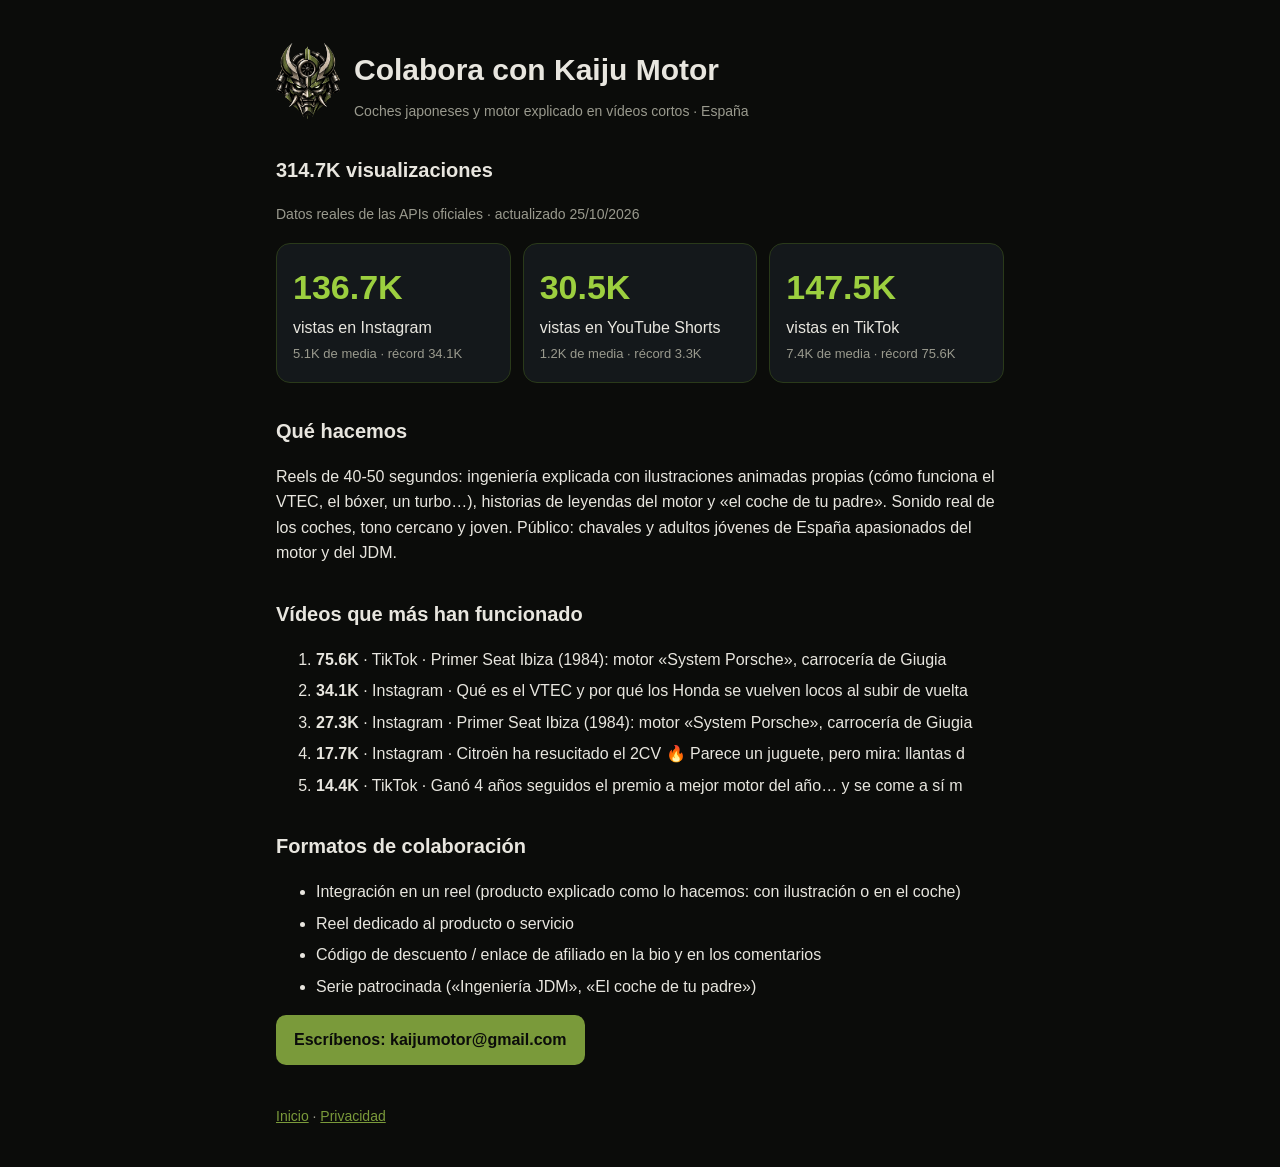
==== colabora.html @ 16859289 "Dossier para marcas actualizado" ====
<!doctype html><html lang="es"><head><meta charset="utf-8"><meta name="viewport" content="width=device-width,initial-scale=1">
<title>Colabora con Kaiju Motor</title><link rel="stylesheet" href="estilo.css"><link rel="icon" href="logo.png">
<style>.g{display:grid;grid-template-columns:repeat(auto-fit,minmax(200px,1fr));gap:12px;margin:18px 0}
.c{background:#14181b;border:1px solid #2a3a1a;border-radius:14px;padding:16px}.c b{display:block;font-size:34px;color:#9ccf3f}
.c span{display:block}.c i{color:#9a9a8e;font-size:13px;font-style:normal}li{margin:6px 0}
.btn{display:inline-block;background:#7a9a3a;color:#0b0c0a;font-weight:800;padding:12px 18px;border-radius:10px;text-decoration:none}</style>
</head><body><main>
<div class="top"><img src="logo.png" alt="Kaiju Motor"><div><h1>Colabora con Kaiju Motor</h1>
<div class="mut">Coches japoneses y motor explicado en vídeos cortos · España</div></div></div>
<h2>314.7K visualizaciones</h2><p class="mut">Datos reales de las APIs oficiales · actualizado 25/10/2026</p>
<div class="g"><div class="c"><b>136.7K</b><span>vistas en Instagram</span><i>5.1K de media · récord 34.1K</i></div><div class="c"><b>30.5K</b><span>vistas en YouTube Shorts</span><i>1.2K de media · récord 3.3K</i></div><div class="c"><b>147.5K</b><span>vistas en TikTok</span><i>7.4K de media · récord 75.6K</i></div></div>
<h2>Qué hacemos</h2>
<p>Reels de 40-50 segundos: ingeniería explicada con ilustraciones animadas propias (cómo funciona el VTEC, el bóxer, un turbo…),
historias de leyendas del motor y «el coche de tu padre». Sonido real de los coches, tono cercano y joven.
Público: chavales y adultos jóvenes de España apasionados del motor y del JDM.</p>
<h2>Vídeos que más han funcionado</h2><ol><li><b>75.6K</b> · TikTok · Primer Seat Ibiza (1984): motor «System Porsche», carrocería de Giugia</li><li><b>34.1K</b> · Instagram · Qué es el VTEC y por qué los Honda se vuelven locos al subir de vuelta</li><li><b>27.3K</b> · Instagram · Primer Seat Ibiza (1984): motor «System Porsche», carrocería de Giugia</li><li><b>17.7K</b> · Instagram · Citroën ha resucitado el 2CV 🔥 Parece un juguete, pero mira: llantas d</li><li><b>14.4K</b> · TikTok · Ganó 4 años seguidos el premio a mejor motor del año… y se come a sí m</li></ol>
<h2>Formatos de colaboración</h2>
<ul><li>Integración en un reel (producto explicado como lo hacemos: con ilustración o en el coche)</li>
<li>Reel dedicado al producto o servicio</li><li>Código de descuento / enlace de afiliado en la bio y en los comentarios</li>
<li>Serie patrocinada («Ingeniería JDM», «El coche de tu padre»)</li></ul>
<p><a class="btn" href="mailto:kaijumotor@gmail.com?subject=Colaboración%20Kaiju%20Motor">Escríbenos: kaijumotor@gmail.com</a></p>
<footer><a href="index.html">Inicio</a> · <a href="privacidad.html">Privacidad</a></footer>
</main></body></html>
---- estilo.css ----
:root{--bg:#0b0c0a;--fg:#e8e6df;--mut:#9a9a8e;--acc:#7a9a3a}
*{box-sizing:border-box}body{margin:0;background:var(--bg);color:var(--fg);font:16px/1.6 -apple-system,Segoe UI,Roboto,sans-serif}
main{max-width:760px;margin:0 auto;padding:40px 16px}a{color:var(--acc)}h1{font-size:30px;margin:.2em 0}h2{font-size:20px;margin-top:1.6em}
.top{display:flex;align-items:center;gap:14px}.top img{width:64px;height:auto}.mut{color:var(--mut);font-size:14px}
footer{margin-top:40px;color:var(--mut);font-size:14px}
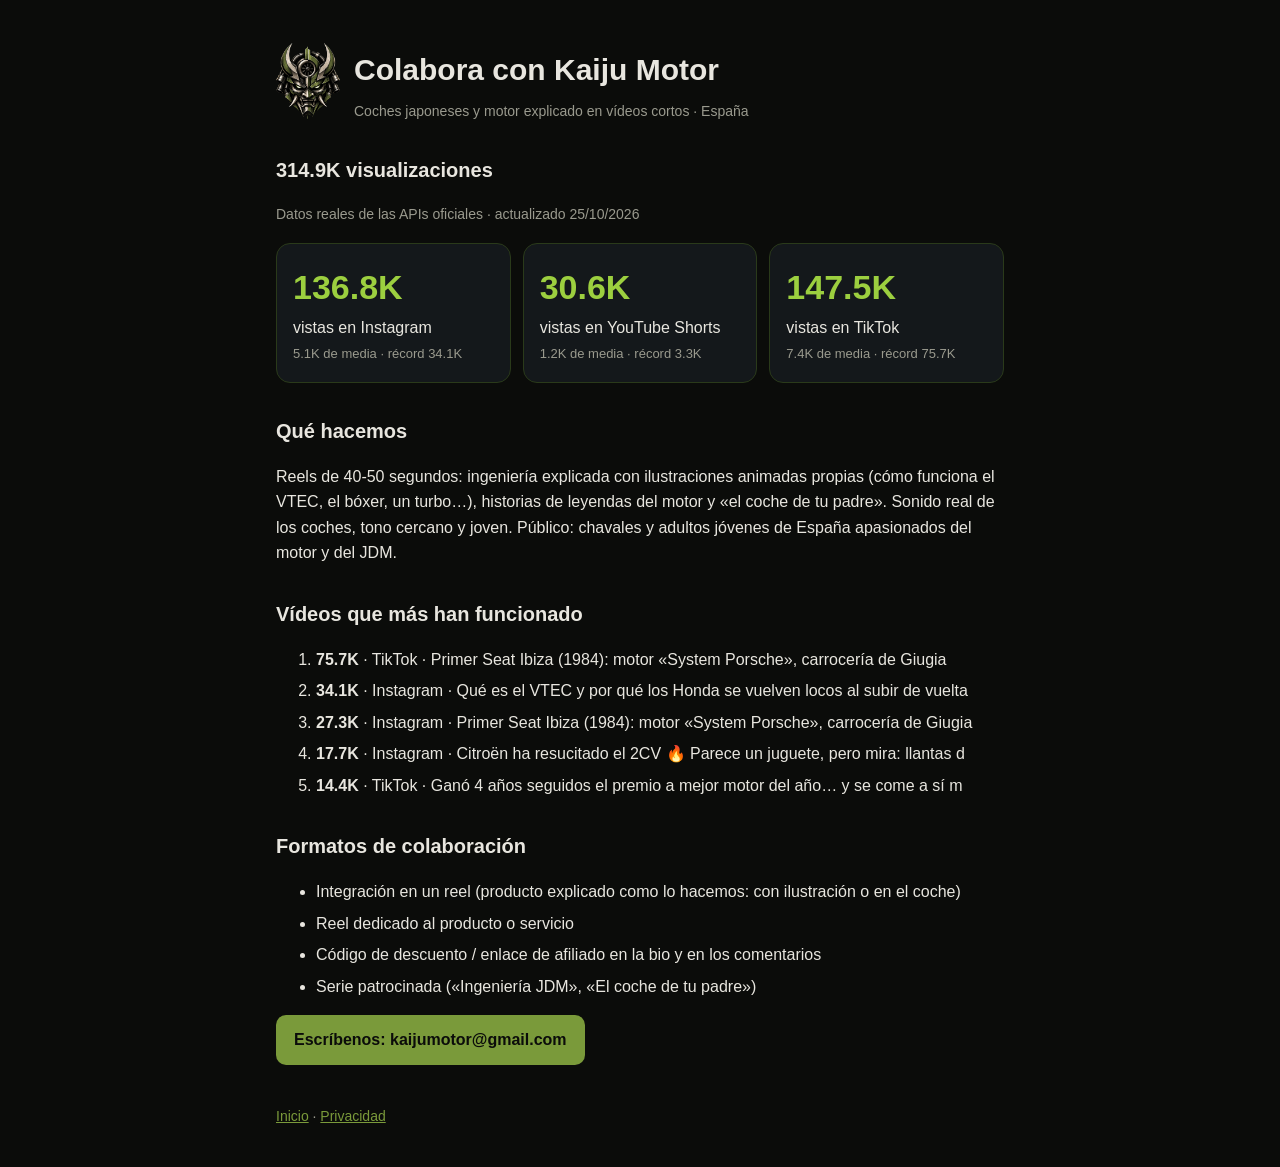
==== commit 0e199ca2: "Dossier para marcas actualizado" ====
--- a/colabora.html
+++ b/colabora.html
@@ -7,13 +7,13 @@
 </head><body><main>
 <div class="top"><img src="logo.png" alt="Kaiju Motor"><div><h1>Colabora con Kaiju Motor</h1>
 <div class="mut">Coches japoneses y motor explicado en vídeos cortos · España</div></div></div>
-<h2>314.7K visualizaciones</h2><p class="mut">Datos reales de las APIs oficiales · actualizado 25/10/2026</p>
-<div class="g"><div class="c"><b>136.7K</b><span>vistas en Instagram</span><i>5.1K de media · récord 34.1K</i></div><div class="c"><b>30.5K</b><span>vistas en YouTube Shorts</span><i>1.2K de media · récord 3.3K</i></div><div class="c"><b>147.5K</b><span>vistas en TikTok</span><i>7.4K de media · récord 75.6K</i></div></div>
+<h2>314.9K visualizaciones</h2><p class="mut">Datos reales de las APIs oficiales · actualizado 25/10/2026</p>
+<div class="g"><div class="c"><b>136.8K</b><span>vistas en Instagram</span><i>5.1K de media · récord 34.1K</i></div><div class="c"><b>30.6K</b><span>vistas en YouTube Shorts</span><i>1.2K de media · récord 3.3K</i></div><div class="c"><b>147.5K</b><span>vistas en TikTok</span><i>7.4K de media · récord 75.7K</i></div></div>
 <h2>Qué hacemos</h2>
 <p>Reels de 40-50 segundos: ingeniería explicada con ilustraciones animadas propias (cómo funciona el VTEC, el bóxer, un turbo…),
 historias de leyendas del motor y «el coche de tu padre». Sonido real de los coches, tono cercano y joven.
 Público: chavales y adultos jóvenes de España apasionados del motor y del JDM.</p>
-<h2>Vídeos que más han funcionado</h2><ol><li><b>75.6K</b> · TikTok · Primer Seat Ibiza (1984): motor «System Porsche», carrocería de Giugia</li><li><b>34.1K</b> · Instagram · Qué es el VTEC y por qué los Honda se vuelven locos al subir de vuelta</li><li><b>27.3K</b> · Instagram · Primer Seat Ibiza (1984): motor «System Porsche», carrocería de Giugia</li><li><b>17.7K</b> · Instagram · Citroën ha resucitado el 2CV 🔥 Parece un juguete, pero mira: llantas d</li><li><b>14.4K</b> · TikTok · Ganó 4 años seguidos el premio a mejor motor del año… y se come a sí m</li></ol>
+<h2>Vídeos que más han funcionado</h2><ol><li><b>75.7K</b> · TikTok · Primer Seat Ibiza (1984): motor «System Porsche», carrocería de Giugia</li><li><b>34.1K</b> · Instagram · Qué es el VTEC y por qué los Honda se vuelven locos al subir de vuelta</li><li><b>27.3K</b> · Instagram · Primer Seat Ibiza (1984): motor «System Porsche», carrocería de Giugia</li><li><b>17.7K</b> · Instagram · Citroën ha resucitado el 2CV 🔥 Parece un juguete, pero mira: llantas d</li><li><b>14.4K</b> · TikTok · Ganó 4 años seguidos el premio a mejor motor del año… y se come a sí m</li></ol>
 <h2>Formatos de colaboración</h2>
 <ul><li>Integración en un reel (producto explicado como lo hacemos: con ilustración o en el coche)</li>
 <li>Reel dedicado al producto o servicio</li><li>Código de descuento / enlace de afiliado en la bio y en los comentarios</li>
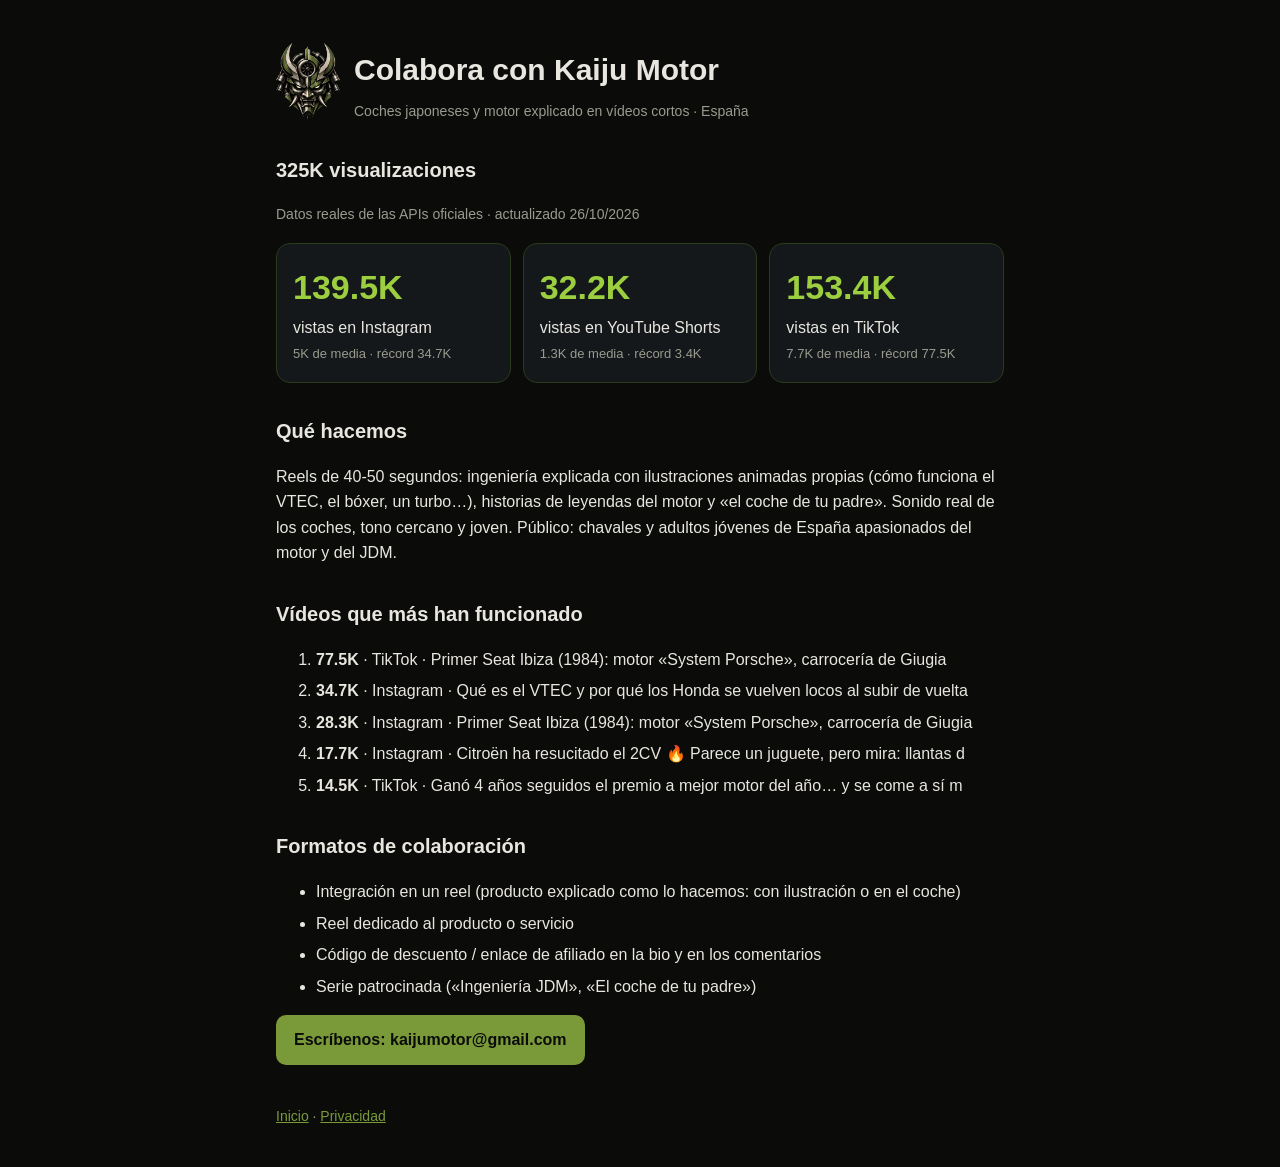
==== commit beb86b80: "Dossier para marcas actualizado" ====
--- a/colabora.html
+++ b/colabora.html
@@ -7,13 +7,13 @@
 </head><body><main>
 <div class="top"><img src="logo.png" alt="Kaiju Motor"><div><h1>Colabora con Kaiju Motor</h1>
 <div class="mut">Coches japoneses y motor explicado en vídeos cortos · España</div></div></div>
-<h2>314.9K visualizaciones</h2><p class="mut">Datos reales de las APIs oficiales · actualizado 25/10/2026</p>
-<div class="g"><div class="c"><b>136.8K</b><span>vistas en Instagram</span><i>5.1K de media · récord 34.1K</i></div><div class="c"><b>30.6K</b><span>vistas en YouTube Shorts</span><i>1.2K de media · récord 3.3K</i></div><div class="c"><b>147.5K</b><span>vistas en TikTok</span><i>7.4K de media · récord 75.7K</i></div></div>
+<h2>325K visualizaciones</h2><p class="mut">Datos reales de las APIs oficiales · actualizado 26/10/2026</p>
+<div class="g"><div class="c"><b>139.5K</b><span>vistas en Instagram</span><i>5K de media · récord 34.7K</i></div><div class="c"><b>32.2K</b><span>vistas en YouTube Shorts</span><i>1.3K de media · récord 3.4K</i></div><div class="c"><b>153.4K</b><span>vistas en TikTok</span><i>7.7K de media · récord 77.5K</i></div></div>
 <h2>Qué hacemos</h2>
 <p>Reels de 40-50 segundos: ingeniería explicada con ilustraciones animadas propias (cómo funciona el VTEC, el bóxer, un turbo…),
 historias de leyendas del motor y «el coche de tu padre». Sonido real de los coches, tono cercano y joven.
 Público: chavales y adultos jóvenes de España apasionados del motor y del JDM.</p>
-<h2>Vídeos que más han funcionado</h2><ol><li><b>75.7K</b> · TikTok · Primer Seat Ibiza (1984): motor «System Porsche», carrocería de Giugia</li><li><b>34.1K</b> · Instagram · Qué es el VTEC y por qué los Honda se vuelven locos al subir de vuelta</li><li><b>27.3K</b> · Instagram · Primer Seat Ibiza (1984): motor «System Porsche», carrocería de Giugia</li><li><b>17.7K</b> · Instagram · Citroën ha resucitado el 2CV 🔥 Parece un juguete, pero mira: llantas d</li><li><b>14.4K</b> · TikTok · Ganó 4 años seguidos el premio a mejor motor del año… y se come a sí m</li></ol>
+<h2>Vídeos que más han funcionado</h2><ol><li><b>77.5K</b> · TikTok · Primer Seat Ibiza (1984): motor «System Porsche», carrocería de Giugia</li><li><b>34.7K</b> · Instagram · Qué es el VTEC y por qué los Honda se vuelven locos al subir de vuelta</li><li><b>28.3K</b> · Instagram · Primer Seat Ibiza (1984): motor «System Porsche», carrocería de Giugia</li><li><b>17.7K</b> · Instagram · Citroën ha resucitado el 2CV 🔥 Parece un juguete, pero mira: llantas d</li><li><b>14.5K</b> · TikTok · Ganó 4 años seguidos el premio a mejor motor del año… y se come a sí m</li></ol>
 <h2>Formatos de colaboración</h2>
 <ul><li>Integración en un reel (producto explicado como lo hacemos: con ilustración o en el coche)</li>
 <li>Reel dedicado al producto o servicio</li><li>Código de descuento / enlace de afiliado en la bio y en los comentarios</li>
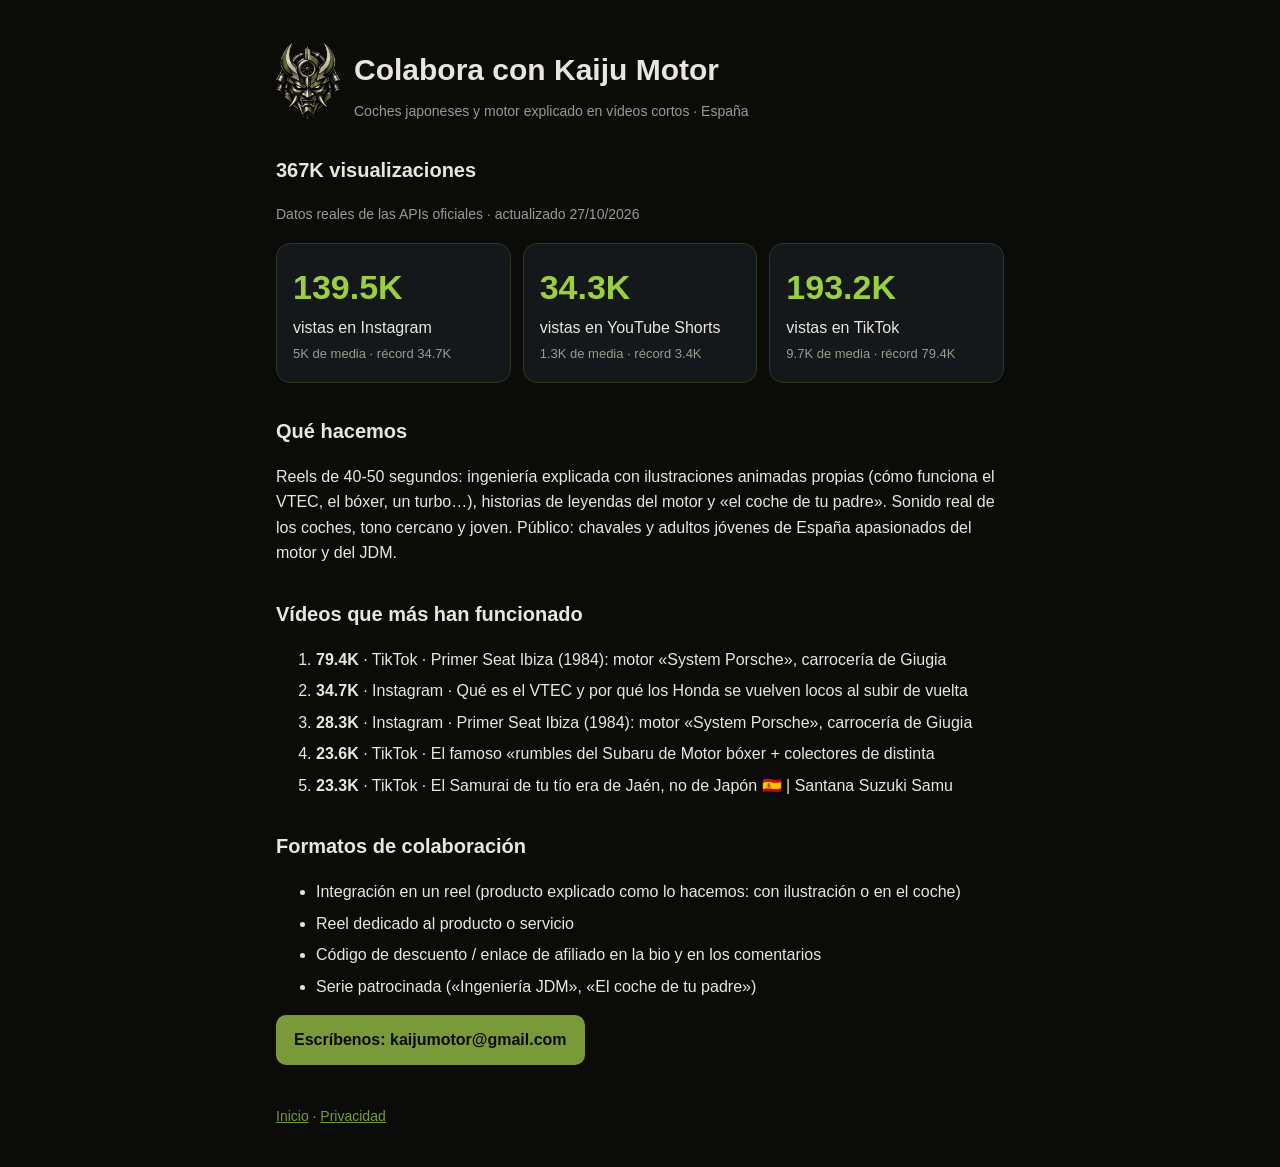
==== commit 25f1fd57: "Dossier para marcas actualizado" ====
--- a/colabora.html
+++ b/colabora.html
@@ -7,13 +7,13 @@
 </head><body><main>
 <div class="top"><img src="logo.png" alt="Kaiju Motor"><div><h1>Colabora con Kaiju Motor</h1>
 <div class="mut">Coches japoneses y motor explicado en vídeos cortos · España</div></div></div>
-<h2>325K visualizaciones</h2><p class="mut">Datos reales de las APIs oficiales · actualizado 26/10/2026</p>
-<div class="g"><div class="c"><b>139.5K</b><span>vistas en Instagram</span><i>5K de media · récord 34.7K</i></div><div class="c"><b>32.2K</b><span>vistas en YouTube Shorts</span><i>1.3K de media · récord 3.4K</i></div><div class="c"><b>153.4K</b><span>vistas en TikTok</span><i>7.7K de media · récord 77.5K</i></div></div>
+<h2>367K visualizaciones</h2><p class="mut">Datos reales de las APIs oficiales · actualizado 27/10/2026</p>
+<div class="g"><div class="c"><b>139.5K</b><span>vistas en Instagram</span><i>5K de media · récord 34.7K</i></div><div class="c"><b>34.3K</b><span>vistas en YouTube Shorts</span><i>1.3K de media · récord 3.4K</i></div><div class="c"><b>193.2K</b><span>vistas en TikTok</span><i>9.7K de media · récord 79.4K</i></div></div>
 <h2>Qué hacemos</h2>
 <p>Reels de 40-50 segundos: ingeniería explicada con ilustraciones animadas propias (cómo funciona el VTEC, el bóxer, un turbo…),
 historias de leyendas del motor y «el coche de tu padre». Sonido real de los coches, tono cercano y joven.
 Público: chavales y adultos jóvenes de España apasionados del motor y del JDM.</p>
-<h2>Vídeos que más han funcionado</h2><ol><li><b>77.5K</b> · TikTok · Primer Seat Ibiza (1984): motor «System Porsche», carrocería de Giugia</li><li><b>34.7K</b> · Instagram · Qué es el VTEC y por qué los Honda se vuelven locos al subir de vuelta</li><li><b>28.3K</b> · Instagram · Primer Seat Ibiza (1984): motor «System Porsche», carrocería de Giugia</li><li><b>17.7K</b> · Instagram · Citroën ha resucitado el 2CV 🔥 Parece un juguete, pero mira: llantas d</li><li><b>14.5K</b> · TikTok · Ganó 4 años seguidos el premio a mejor motor del año… y se come a sí m</li></ol>
+<h2>Vídeos que más han funcionado</h2><ol><li><b>79.4K</b> · TikTok · Primer Seat Ibiza (1984): motor «System Porsche», carrocería de Giugia</li><li><b>34.7K</b> · Instagram · Qué es el VTEC y por qué los Honda se vuelven locos al subir de vuelta</li><li><b>28.3K</b> · Instagram · Primer Seat Ibiza (1984): motor «System Porsche», carrocería de Giugia</li><li><b>23.6K</b> · TikTok · El famoso «rumbles del Subaru de Motor bóxer + colectores de distinta </li><li><b>23.3K</b> · TikTok · El Samurai de tu tío era de Jaén, no de Japón 🇪🇸 | Santana Suzuki Samu</li></ol>
 <h2>Formatos de colaboración</h2>
 <ul><li>Integración en un reel (producto explicado como lo hacemos: con ilustración o en el coche)</li>
 <li>Reel dedicado al producto o servicio</li><li>Código de descuento / enlace de afiliado en la bio y en los comentarios</li>
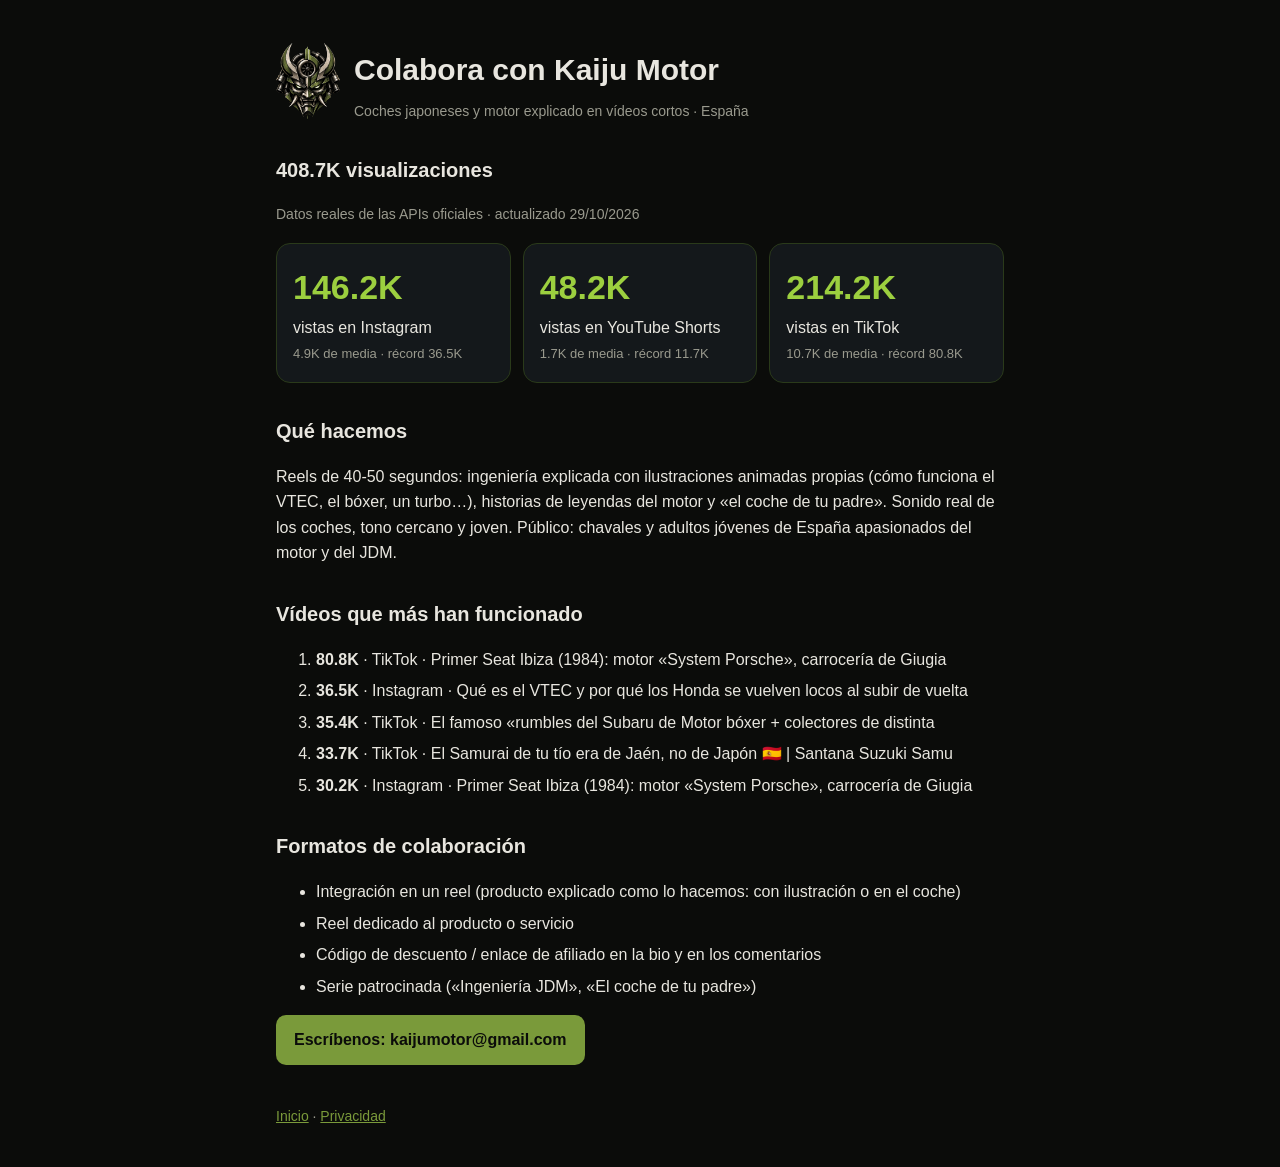
==== commit 4237591b: "Dossier para marcas actualizado" ====
--- a/colabora.html
+++ b/colabora.html
@@ -7,13 +7,13 @@
 </head><body><main>
 <div class="top"><img src="logo.png" alt="Kaiju Motor"><div><h1>Colabora con Kaiju Motor</h1>
 <div class="mut">Coches japoneses y motor explicado en vídeos cortos · España</div></div></div>
-<h2>367K visualizaciones</h2><p class="mut">Datos reales de las APIs oficiales · actualizado 27/10/2026</p>
-<div class="g"><div class="c"><b>139.5K</b><span>vistas en Instagram</span><i>5K de media · récord 34.7K</i></div><div class="c"><b>34.3K</b><span>vistas en YouTube Shorts</span><i>1.3K de media · récord 3.4K</i></div><div class="c"><b>193.2K</b><span>vistas en TikTok</span><i>9.7K de media · récord 79.4K</i></div></div>
+<h2>408.7K visualizaciones</h2><p class="mut">Datos reales de las APIs oficiales · actualizado 29/10/2026</p>
+<div class="g"><div class="c"><b>146.2K</b><span>vistas en Instagram</span><i>4.9K de media · récord 36.5K</i></div><div class="c"><b>48.2K</b><span>vistas en YouTube Shorts</span><i>1.7K de media · récord 11.7K</i></div><div class="c"><b>214.2K</b><span>vistas en TikTok</span><i>10.7K de media · récord 80.8K</i></div></div>
 <h2>Qué hacemos</h2>
 <p>Reels de 40-50 segundos: ingeniería explicada con ilustraciones animadas propias (cómo funciona el VTEC, el bóxer, un turbo…),
 historias de leyendas del motor y «el coche de tu padre». Sonido real de los coches, tono cercano y joven.
 Público: chavales y adultos jóvenes de España apasionados del motor y del JDM.</p>
-<h2>Vídeos que más han funcionado</h2><ol><li><b>79.4K</b> · TikTok · Primer Seat Ibiza (1984): motor «System Porsche», carrocería de Giugia</li><li><b>34.7K</b> · Instagram · Qué es el VTEC y por qué los Honda se vuelven locos al subir de vuelta</li><li><b>28.3K</b> · Instagram · Primer Seat Ibiza (1984): motor «System Porsche», carrocería de Giugia</li><li><b>23.6K</b> · TikTok · El famoso «rumbles del Subaru de Motor bóxer + colectores de distinta </li><li><b>23.3K</b> · TikTok · El Samurai de tu tío era de Jaén, no de Japón 🇪🇸 | Santana Suzuki Samu</li></ol>
+<h2>Vídeos que más han funcionado</h2><ol><li><b>80.8K</b> · TikTok · Primer Seat Ibiza (1984): motor «System Porsche», carrocería de Giugia</li><li><b>36.5K</b> · Instagram · Qué es el VTEC y por qué los Honda se vuelven locos al subir de vuelta</li><li><b>35.4K</b> · TikTok · El famoso «rumbles del Subaru de Motor bóxer + colectores de distinta </li><li><b>33.7K</b> · TikTok · El Samurai de tu tío era de Jaén, no de Japón 🇪🇸 | Santana Suzuki Samu</li><li><b>30.2K</b> · Instagram · Primer Seat Ibiza (1984): motor «System Porsche», carrocería de Giugia</li></ol>
 <h2>Formatos de colaboración</h2>
 <ul><li>Integración en un reel (producto explicado como lo hacemos: con ilustración o en el coche)</li>
 <li>Reel dedicado al producto o servicio</li><li>Código de descuento / enlace de afiliado en la bio y en los comentarios</li>
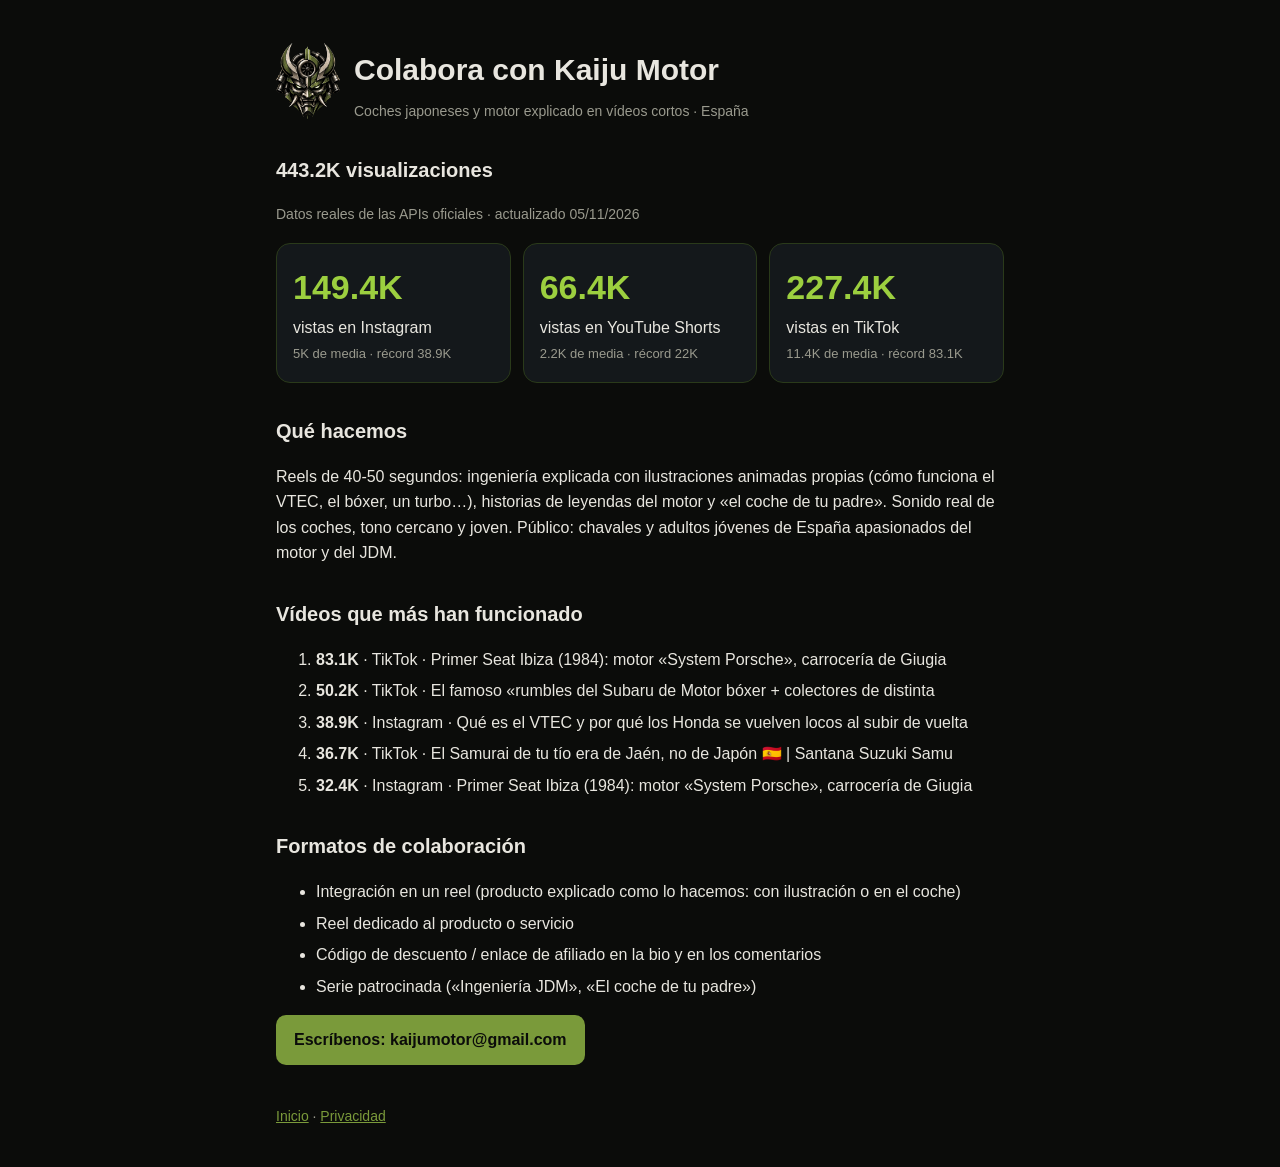
==== commit e9d73a86: "Dossier para marcas actualizado" ====
--- a/colabora.html
+++ b/colabora.html
@@ -7,13 +7,13 @@
 </head><body><main>
 <div class="top"><img src="logo.png" alt="Kaiju Motor"><div><h1>Colabora con Kaiju Motor</h1>
 <div class="mut">Coches japoneses y motor explicado en vídeos cortos · España</div></div></div>
-<h2>408.7K visualizaciones</h2><p class="mut">Datos reales de las APIs oficiales · actualizado 29/10/2026</p>
-<div class="g"><div class="c"><b>146.2K</b><span>vistas en Instagram</span><i>4.9K de media · récord 36.5K</i></div><div class="c"><b>48.2K</b><span>vistas en YouTube Shorts</span><i>1.7K de media · récord 11.7K</i></div><div class="c"><b>214.2K</b><span>vistas en TikTok</span><i>10.7K de media · récord 80.8K</i></div></div>
+<h2>443.2K visualizaciones</h2><p class="mut">Datos reales de las APIs oficiales · actualizado 05/11/2026</p>
+<div class="g"><div class="c"><b>149.4K</b><span>vistas en Instagram</span><i>5K de media · récord 38.9K</i></div><div class="c"><b>66.4K</b><span>vistas en YouTube Shorts</span><i>2.2K de media · récord 22K</i></div><div class="c"><b>227.4K</b><span>vistas en TikTok</span><i>11.4K de media · récord 83.1K</i></div></div>
 <h2>Qué hacemos</h2>
 <p>Reels de 40-50 segundos: ingeniería explicada con ilustraciones animadas propias (cómo funciona el VTEC, el bóxer, un turbo…),
 historias de leyendas del motor y «el coche de tu padre». Sonido real de los coches, tono cercano y joven.
 Público: chavales y adultos jóvenes de España apasionados del motor y del JDM.</p>
-<h2>Vídeos que más han funcionado</h2><ol><li><b>80.8K</b> · TikTok · Primer Seat Ibiza (1984): motor «System Porsche», carrocería de Giugia</li><li><b>36.5K</b> · Instagram · Qué es el VTEC y por qué los Honda se vuelven locos al subir de vuelta</li><li><b>35.4K</b> · TikTok · El famoso «rumbles del Subaru de Motor bóxer + colectores de distinta </li><li><b>33.7K</b> · TikTok · El Samurai de tu tío era de Jaén, no de Japón 🇪🇸 | Santana Suzuki Samu</li><li><b>30.2K</b> · Instagram · Primer Seat Ibiza (1984): motor «System Porsche», carrocería de Giugia</li></ol>
+<h2>Vídeos que más han funcionado</h2><ol><li><b>83.1K</b> · TikTok · Primer Seat Ibiza (1984): motor «System Porsche», carrocería de Giugia</li><li><b>50.2K</b> · TikTok · El famoso «rumbles del Subaru de Motor bóxer + colectores de distinta </li><li><b>38.9K</b> · Instagram · Qué es el VTEC y por qué los Honda se vuelven locos al subir de vuelta</li><li><b>36.7K</b> · TikTok · El Samurai de tu tío era de Jaén, no de Japón 🇪🇸 | Santana Suzuki Samu</li><li><b>32.4K</b> · Instagram · Primer Seat Ibiza (1984): motor «System Porsche», carrocería de Giugia</li></ol>
 <h2>Formatos de colaboración</h2>
 <ul><li>Integración en un reel (producto explicado como lo hacemos: con ilustración o en el coche)</li>
 <li>Reel dedicado al producto o servicio</li><li>Código de descuento / enlace de afiliado en la bio y en los comentarios</li>
